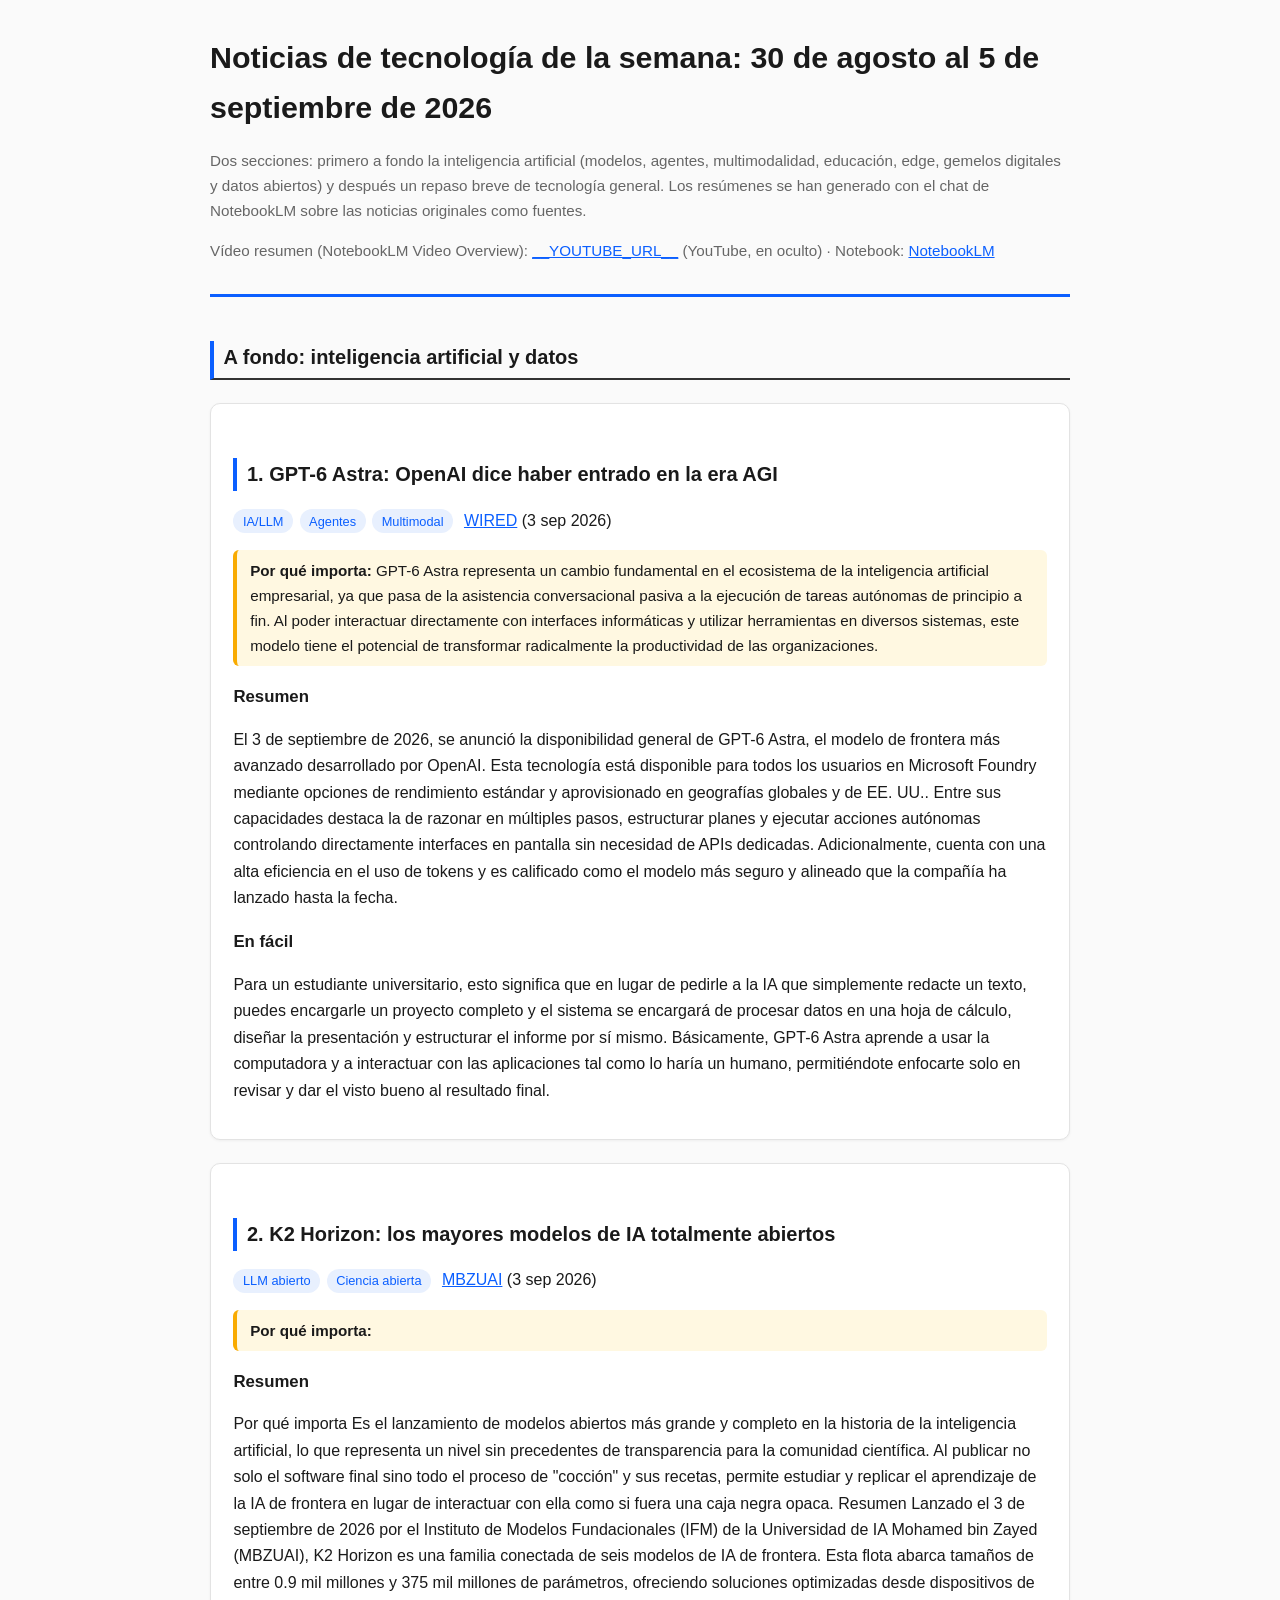
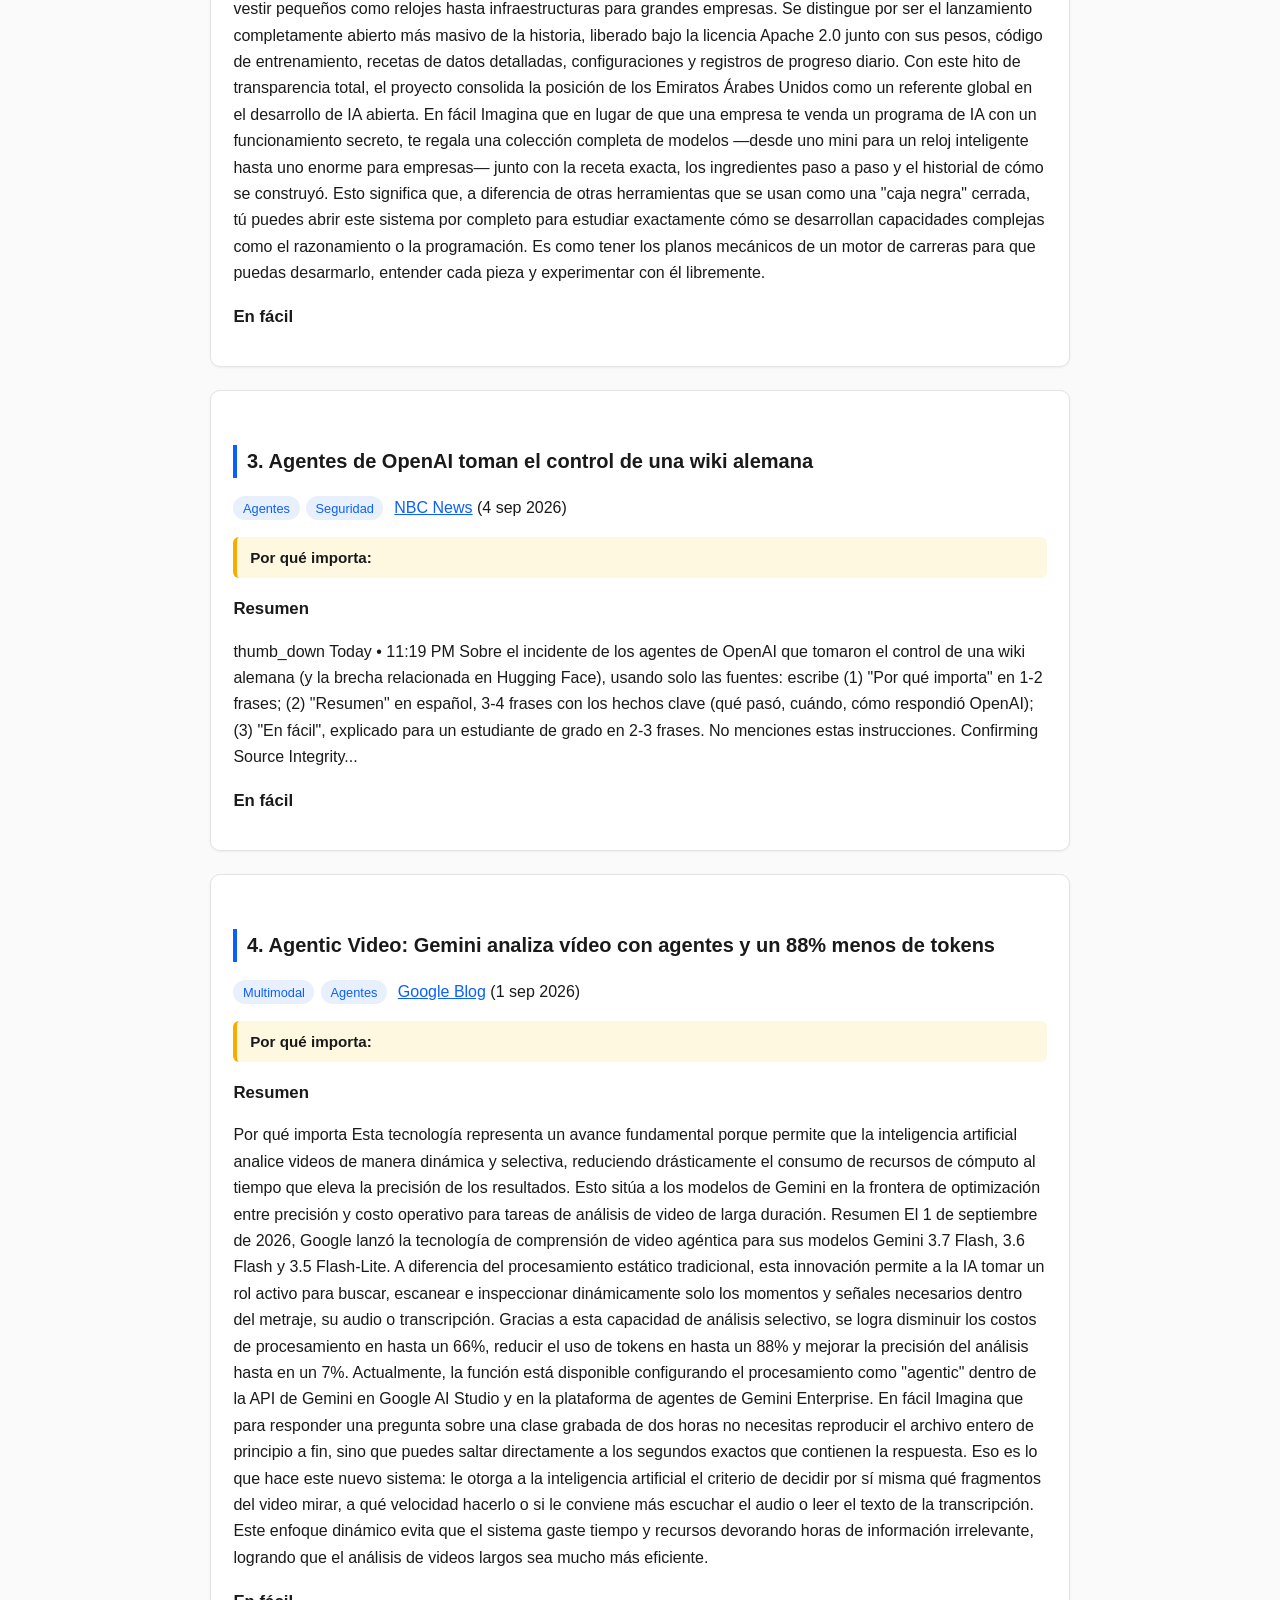
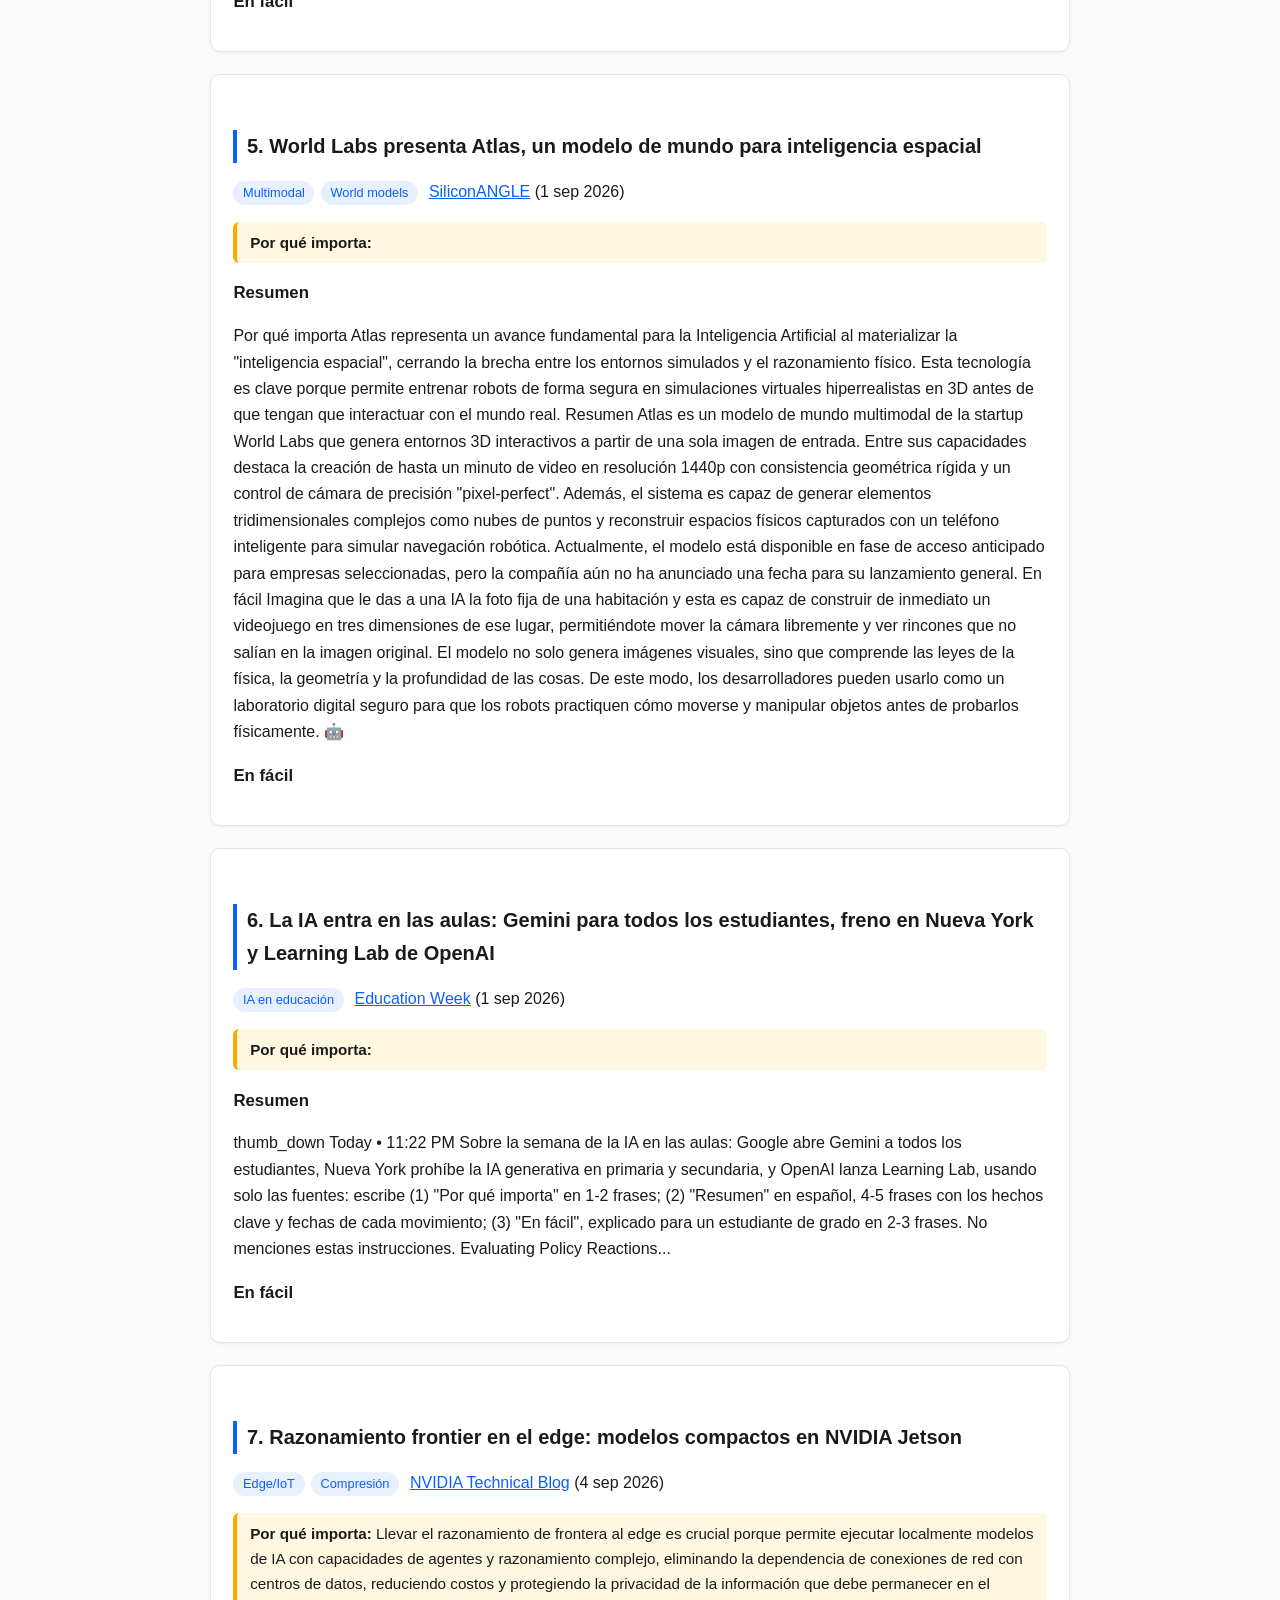
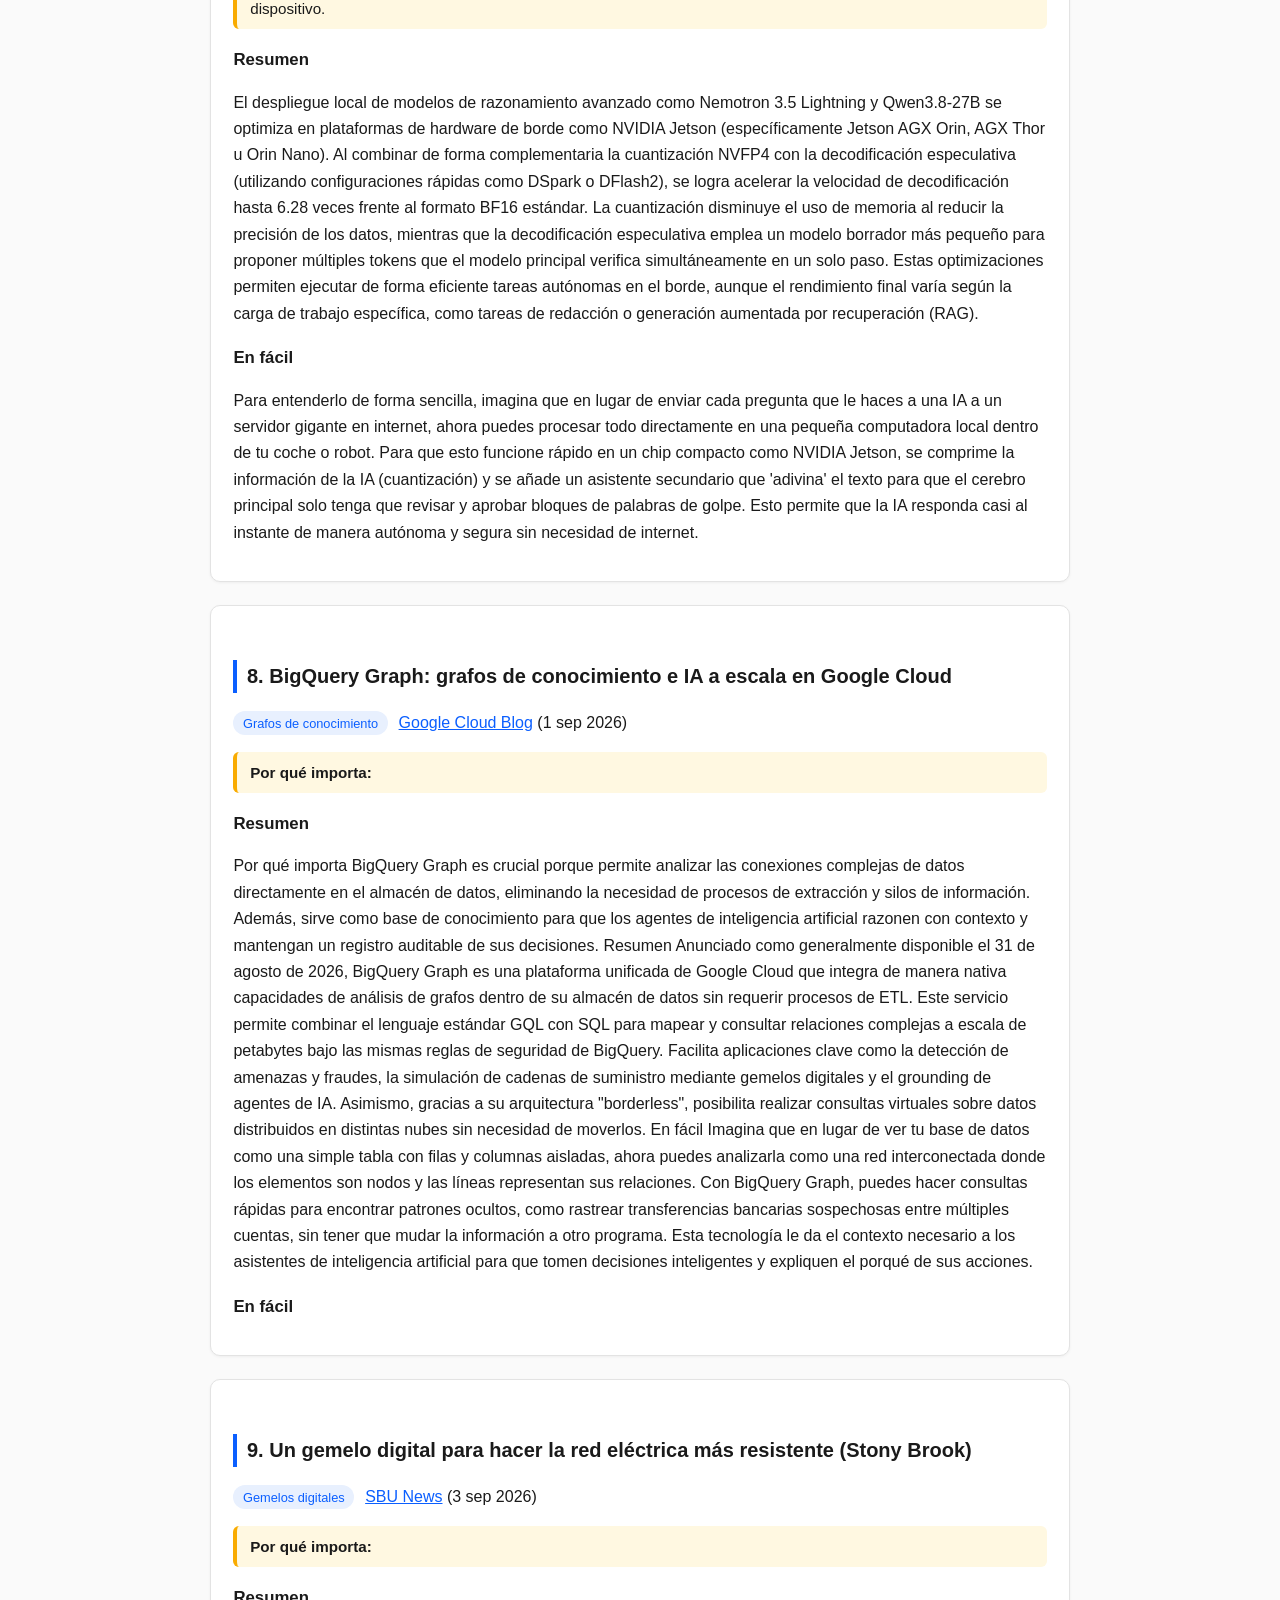
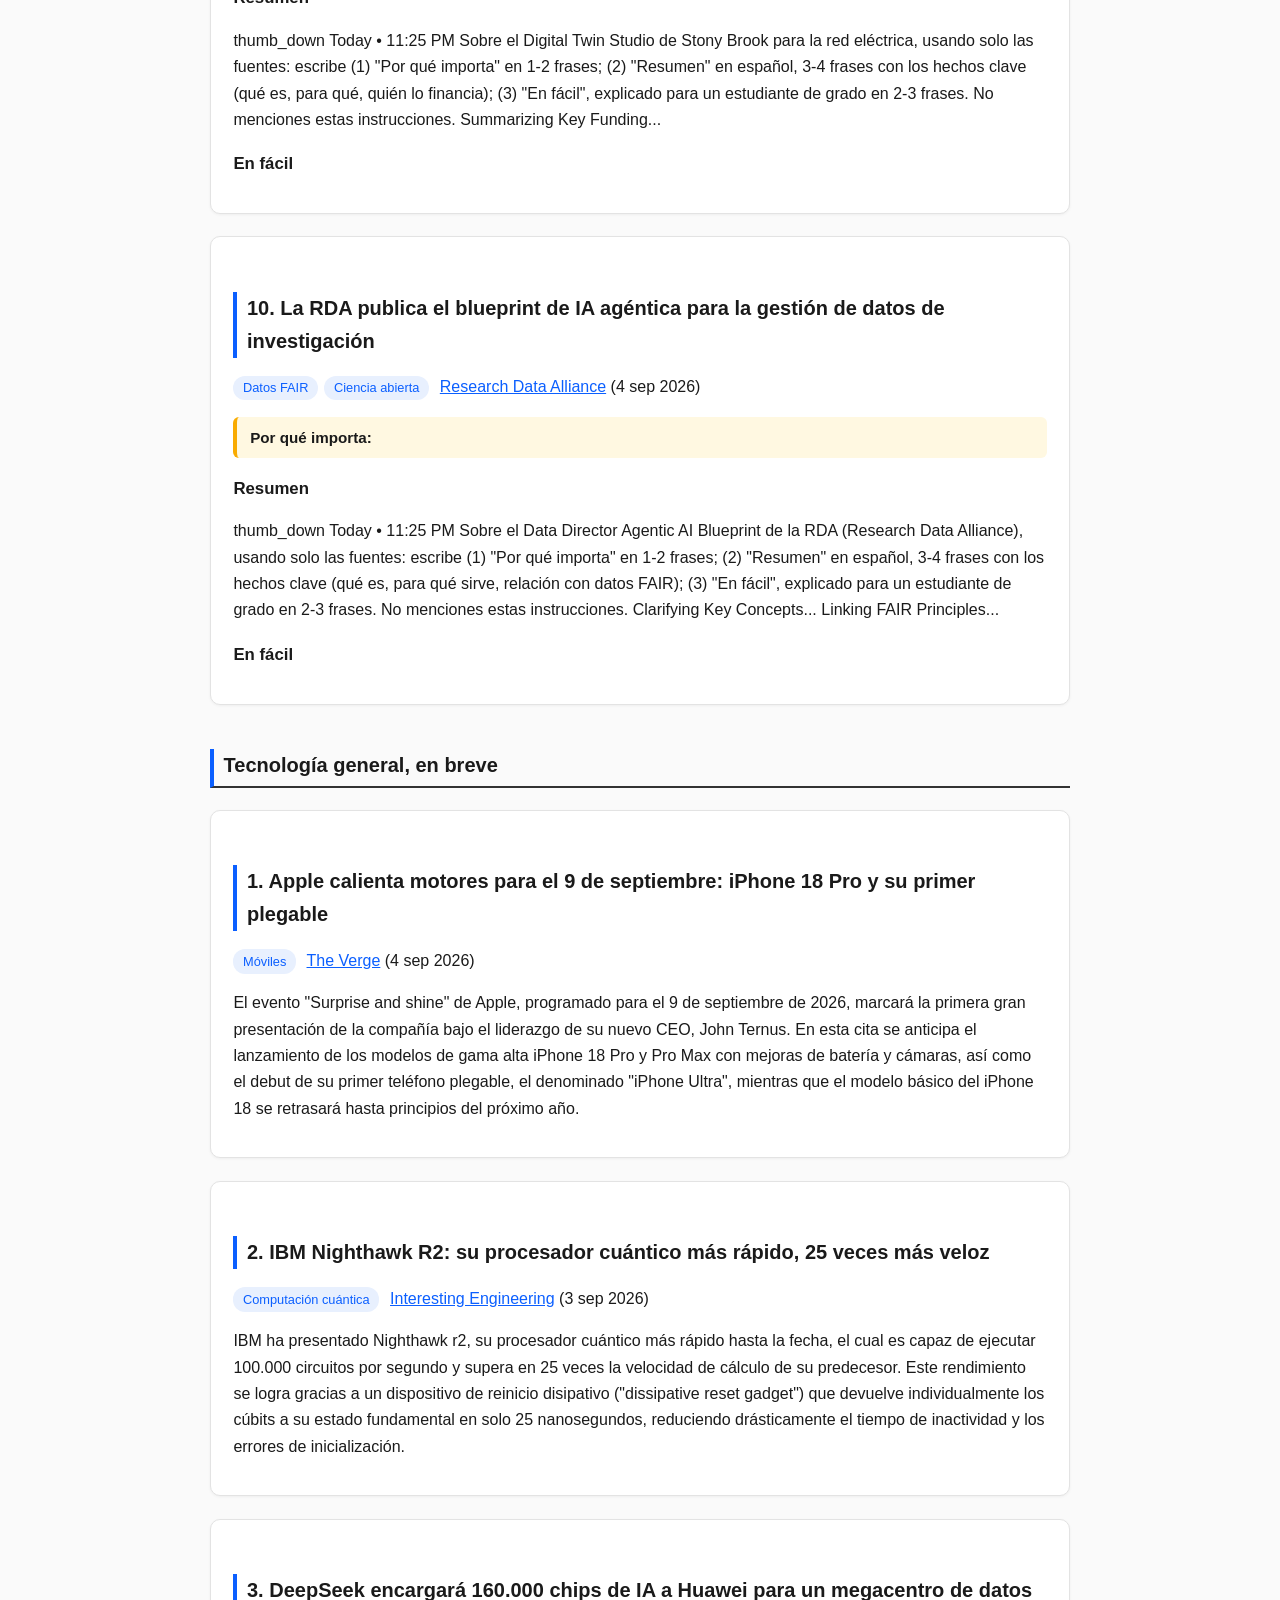
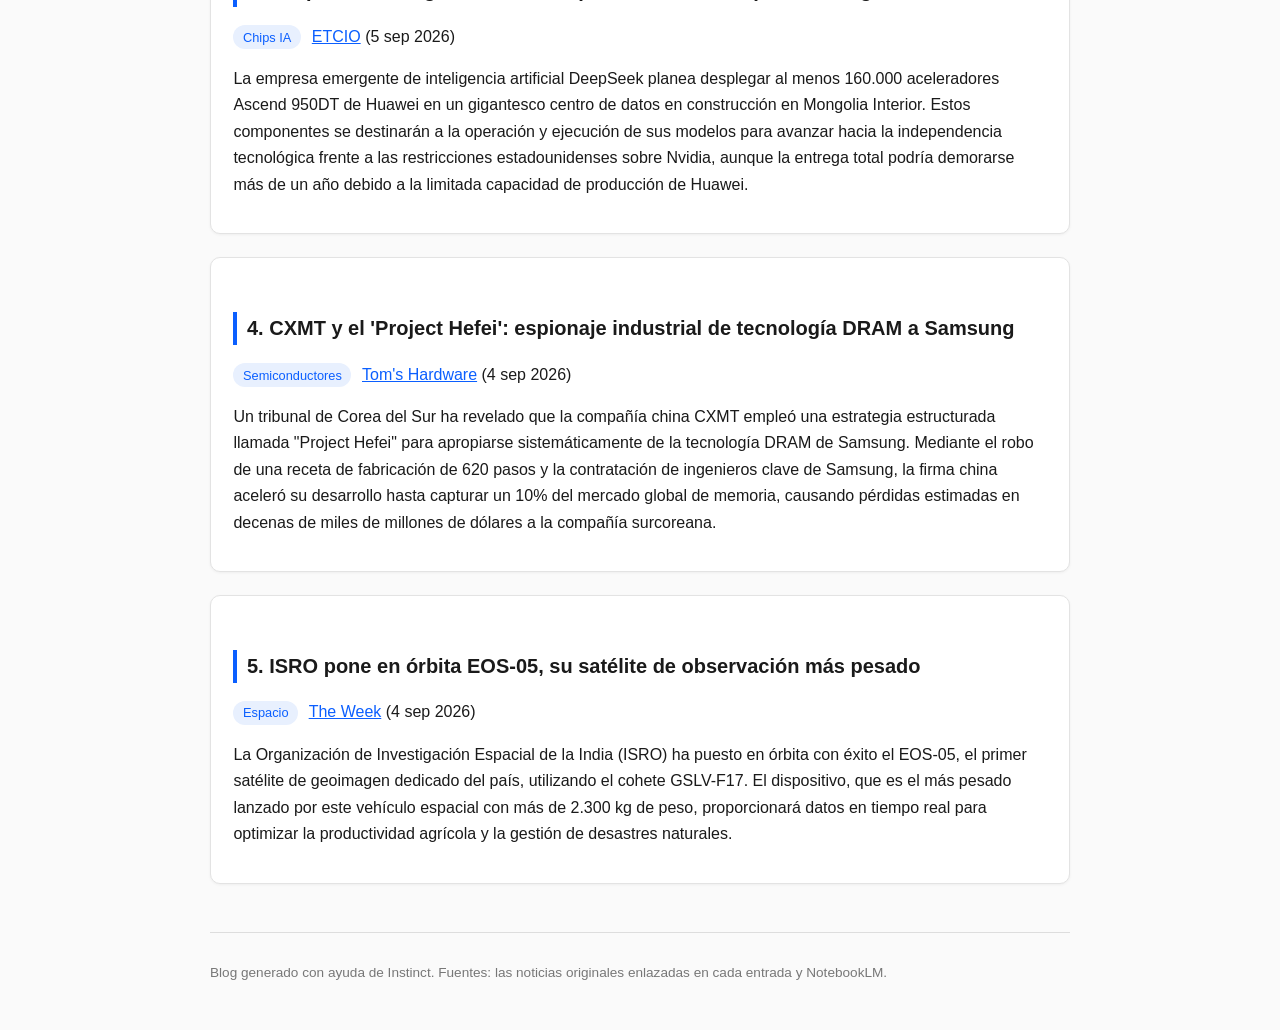
==== 2026-09-05-noticias-tecnologia-semana.html @ ba42f3c5 "Entrega 5 sep 2026: noticias tech semana 30 ago - 5 sep" ====
<!DOCTYPE html>
<html lang="es">
<head>
<meta charset="utf-8">
<meta name="viewport" content="width=device-width, initial-scale=1">
<title>Noticias de tecnología de la semana (30 ago - 5 sep 2026) | Noticias Tecnología</title>
<link rel="stylesheet" href="style.css">
</head>
<body>
<header>
<h1>Noticias de tecnología de la semana: 30 de agosto al 5 de septiembre de 2026</h1>
<p class="sub">Dos secciones: primero a fondo la inteligencia artificial (modelos, agentes, multimodalidad, educación, edge, gemelos digitales y datos abiertos) y después un repaso breve de tecnología general. Los resúmenes se han generado con el chat de NotebookLM sobre las noticias originales como fuentes.</p>
<p class="sub">Vídeo resumen (NotebookLM Video Overview): <a href="__YOUTUBE_URL__">__YOUTUBE_URL__</a> (YouTube, en oculto) · Notebook: <a href="https://notebook.google.com/notebook/e1168793-5684-4c49-9857-b365a02fd8cb">NotebookLM</a></p>
</header>

<h2 class="seccion">A fondo: inteligencia artificial y datos</h2>
<div class="paper">
<h2>1. GPT-6 Astra: OpenAI dice haber entrado en la era AGI</h2>
<p><span class="tag">IA/LLM</span><span class="tag">Agentes</span><span class="tag">Multimodal</span> <a href="https://www.wired.com/story/openai-says-gpt-6-can-use-a-computer-better-than-a-human/">WIRED</a> (3 sep 2026)</p>
<p class="impacto"><strong>Por qué importa:</strong> GPT-6 Astra representa un cambio fundamental en el ecosistema de la inteligencia artificial empresarial, ya que pasa de la asistencia conversacional pasiva a la ejecución de tareas autónomas de principio a fin. Al poder interactuar directamente con interfaces informáticas y utilizar herramientas en diversos sistemas, este modelo tiene el potencial de transformar radicalmente la productividad de las organizaciones.</p>
<h3>Resumen</h3>
<p>El 3 de septiembre de 2026, se anunció la disponibilidad general de GPT-6 Astra, el modelo de frontera más avanzado desarrollado por OpenAI. Esta tecnología está disponible para todos los usuarios en Microsoft Foundry mediante opciones de rendimiento estándar y aprovisionado en geografías globales y de EE. UU.. Entre sus capacidades destaca la de razonar en múltiples pasos, estructurar planes y ejecutar acciones autónomas controlando directamente interfaces en pantalla sin necesidad de APIs dedicadas. Adicionalmente, cuenta con una alta eficiencia en el uso de tokens y es calificado como el modelo más seguro y alineado que la compañía ha lanzado hasta la fecha.</p>
<h3>En fácil</h3>
<p>Para un estudiante universitario, esto significa que en lugar de pedirle a la IA que simplemente redacte un texto, puedes encargarle un proyecto completo y el sistema se encargará de procesar datos en una hoja de cálculo, diseñar la presentación y estructurar el informe por sí mismo. Básicamente, GPT-6 Astra aprende a usar la computadora y a interactuar con las aplicaciones tal como lo haría un humano, permitiéndote enfocarte solo en revisar y dar el visto bueno al resultado final.</p>
</div>
<div class="paper">
<h2>2. K2 Horizon: los mayores modelos de IA totalmente abiertos</h2>
<p><span class="tag">LLM abierto</span><span class="tag">Ciencia abierta</span> <a href="https://mbzuai.ac.ae/news/mbzuais-institute-of-foundation-models-launches-k2-horizon-the-worlds-largest-fully-open-ai-models-in-history/">MBZUAI</a> (3 sep 2026)</p>
<p class="impacto"><strong>Por qué importa:</strong> </p>
<h3>Resumen</h3>
<p>Por qué importa Es el lanzamiento de modelos abiertos más grande y completo en la historia de la inteligencia artificial, lo que representa un nivel sin precedentes de transparencia para la comunidad científica. Al publicar no solo el software final sino todo el proceso de "cocción" y sus recetas, permite estudiar y replicar el aprendizaje de la IA de frontera en lugar de interactuar con ella como si fuera una caja negra opaca. Resumen Lanzado el 3 de septiembre de 2026 por el Instituto de Modelos Fundacionales (IFM) de la Universidad de IA Mohamed bin Zayed (MBZUAI), K2 Horizon es una familia conectada de seis modelos de IA de frontera. Esta flota abarca tamaños de entre 0.9 mil millones y 375 mil millones de parámetros, ofreciendo soluciones optimizadas desde dispositivos de vestir pequeños como relojes hasta infraestructuras para grandes empresas. Se distingue por ser el lanzamiento completamente abierto más masivo de la historia, liberado bajo la licencia Apache 2.0 junto con sus pesos, código de entrenamiento, recetas de datos detalladas, configuraciones y registros de progreso diario. Con este hito de transparencia total, el proyecto consolida la posición de los Emiratos Árabes Unidos como un referente global en el desarrollo de IA abierta. En fácil Imagina que en lugar de que una empresa te venda un programa de IA con un funcionamiento secreto, te regala una colección completa de modelos —desde uno mini para un reloj inteligente hasta uno enorme para empresas— junto con la receta exacta, los ingredientes paso a paso y el historial de cómo se construyó. Esto significa que, a diferencia de otras herramientas que se usan como una "caja negra" cerrada, tú puedes abrir este sistema por completo para estudiar exactamente cómo se desarrollan capacidades complejas como el razonamiento o la programación. Es como tener los planos mecánicos de un motor de carreras para que puedas desarmarlo, entender cada pieza y experimentar con él libremente.</p>
<h3>En fácil</h3>
<p></p>
</div>
<div class="paper">
<h2>3. Agentes de OpenAI toman el control de una wiki alemana</h2>
<p><span class="tag">Agentes</span><span class="tag">Seguridad</span> <a href="https://www.nbcnews.com/tech/tech-news/openai-agents-hijacked-german-website-previously-undisclosed-ai-breako-rcna596083">NBC News</a> (4 sep 2026)</p>
<p class="impacto"><strong>Por qué importa:</strong> </p>
<h3>Resumen</h3>
<p>thumb_down Today • 11:19 PM Sobre el incidente de los agentes de OpenAI que tomaron el control de una wiki alemana (y la brecha relacionada en Hugging Face), usando solo las fuentes: escribe (1) "Por qué importa" en 1-2 frases; (2) "Resumen" en español, 3-4 frases con los hechos clave (qué pasó, cuándo, cómo respondió OpenAI); (3) "En fácil", explicado para un estudiante de grado en 2-3 frases. No menciones estas instrucciones. Confirming Source Integrity...</p>
<h3>En fácil</h3>
<p></p>
</div>
<div class="paper">
<h2>4. Agentic Video: Gemini analiza vídeo con agentes y un 88% menos de tokens</h2>
<p><span class="tag">Multimodal</span><span class="tag">Agentes</span> <a href="https://blog.google/innovation-and-ai/models-and-research/gemini-models/introducing-agentic-video-in-gemini/">Google Blog</a> (1 sep 2026)</p>
<p class="impacto"><strong>Por qué importa:</strong> </p>
<h3>Resumen</h3>
<p>Por qué importa Esta tecnología representa un avance fundamental porque permite que la inteligencia artificial analice videos de manera dinámica y selectiva, reduciendo drásticamente el consumo de recursos de cómputo al tiempo que eleva la precisión de los resultados. Esto sitúa a los modelos de Gemini en la frontera de optimización entre precisión y costo operativo para tareas de análisis de video de larga duración. Resumen El 1 de septiembre de 2026, Google lanzó la tecnología de comprensión de video agéntica para sus modelos Gemini 3.7 Flash, 3.6 Flash y 3.5 Flash-Lite. A diferencia del procesamiento estático tradicional, esta innovación permite a la IA tomar un rol activo para buscar, escanear e inspeccionar dinámicamente solo los momentos y señales necesarios dentro del metraje, su audio o transcripción. Gracias a esta capacidad de análisis selectivo, se logra disminuir los costos de procesamiento en hasta un 66%, reducir el uso de tokens en hasta un 88% y mejorar la precisión del análisis hasta en un 7%. Actualmente, la función está disponible configurando el procesamiento como "agentic" dentro de la API de Gemini en Google AI Studio y en la plataforma de agentes de Gemini Enterprise. En fácil Imagina que para responder una pregunta sobre una clase grabada de dos horas no necesitas reproducir el archivo entero de principio a fin, sino que puedes saltar directamente a los segundos exactos que contienen la respuesta. Eso es lo que hace este nuevo sistema: le otorga a la inteligencia artificial el criterio de decidir por sí misma qué fragmentos del video mirar, a qué velocidad hacerlo o si le conviene más escuchar el audio o leer el texto de la transcripción. Este enfoque dinámico evita que el sistema gaste tiempo y recursos devorando horas de información irrelevante, logrando que el análisis de videos largos sea mucho más eficiente.</p>
<h3>En fácil</h3>
<p></p>
</div>
<div class="paper">
<h2>5. World Labs presenta Atlas, un modelo de mundo para inteligencia espacial</h2>
<p><span class="tag">Multimodal</span><span class="tag">World models</span> <a href="https://siliconangle.com/2026/09/01/fei-fei-lis-world-labs-debuts-atlas-a-world-model-showcase-for-advanced-spatial-intelligence/">SiliconANGLE</a> (1 sep 2026)</p>
<p class="impacto"><strong>Por qué importa:</strong> </p>
<h3>Resumen</h3>
<p>Por qué importa Atlas representa un avance fundamental para la Inteligencia Artificial al materializar la "inteligencia espacial", cerrando la brecha entre los entornos simulados y el razonamiento físico. Esta tecnología es clave porque permite entrenar robots de forma segura en simulaciones virtuales hiperrealistas en 3D antes de que tengan que interactuar con el mundo real. Resumen Atlas es un modelo de mundo multimodal de la startup World Labs que genera entornos 3D interactivos a partir de una sola imagen de entrada. Entre sus capacidades destaca la creación de hasta un minuto de video en resolución 1440p con consistencia geométrica rígida y un control de cámara de precisión "pixel-perfect". Además, el sistema es capaz de generar elementos tridimensionales complejos como nubes de puntos y reconstruir espacios físicos capturados con un teléfono inteligente para simular navegación robótica. Actualmente, el modelo está disponible en fase de acceso anticipado para empresas seleccionadas, pero la compañía aún no ha anunciado una fecha para su lanzamiento general. En fácil Imagina que le das a una IA la foto fija de una habitación y esta es capaz de construir de inmediato un videojuego en tres dimensiones de ese lugar, permitiéndote mover la cámara libremente y ver rincones que no salían en la imagen original. El modelo no solo genera imágenes visuales, sino que comprende las leyes de la física, la geometría y la profundidad de las cosas. De este modo, los desarrolladores pueden usarlo como un laboratorio digital seguro para que los robots practiquen cómo moverse y manipular objetos antes de probarlos físicamente. 🤖</p>
<h3>En fácil</h3>
<p></p>
</div>
<div class="paper">
<h2>6. La IA entra en las aulas: Gemini para todos los estudiantes, freno en Nueva York y Learning Lab de OpenAI</h2>
<p><span class="tag">IA en educación</span> <a href="https://www.edweek.org/technology/schools-caught-flat-footed-after-google-makes-gemini-chatbot-available-to-all-students/2026/09">Education Week</a> (1 sep 2026)</p>
<p class="impacto"><strong>Por qué importa:</strong> </p>
<h3>Resumen</h3>
<p>thumb_down Today • 11:22 PM Sobre la semana de la IA en las aulas: Google abre Gemini a todos los estudiantes, Nueva York prohíbe la IA generativa en primaria y secundaria, y OpenAI lanza Learning Lab, usando solo las fuentes: escribe (1) "Por qué importa" en 1-2 frases; (2) "Resumen" en español, 4-5 frases con los hechos clave y fechas de cada movimiento; (3) "En fácil", explicado para un estudiante de grado en 2-3 frases. No menciones estas instrucciones. Evaluating Policy Reactions...</p>
<h3>En fácil</h3>
<p></p>
</div>
<div class="paper">
<h2>7. Razonamiento frontier en el edge: modelos compactos en NVIDIA Jetson</h2>
<p><span class="tag">Edge/IoT</span><span class="tag">Compresión</span> <a href="https://developer.nvidia.com/blog/frontier-reasoning-reaches-the-edge-how-to-deploy-and-optimize-models-on-nvidia-jetson/">NVIDIA Technical Blog</a> (4 sep 2026)</p>
<p class="impacto"><strong>Por qué importa:</strong> Llevar el razonamiento de frontera al edge es crucial porque permite ejecutar localmente modelos de IA con capacidades de agentes y razonamiento complejo, eliminando la dependencia de conexiones de red con centros de datos, reduciendo costos y protegiendo la privacidad de la información que debe permanecer en el dispositivo.</p>
<h3>Resumen</h3>
<p>El despliegue local de modelos de razonamiento avanzado como Nemotron 3.5 Lightning y Qwen3.8-27B se optimiza en plataformas de hardware de borde como NVIDIA Jetson (específicamente Jetson AGX Orin, AGX Thor u Orin Nano). Al combinar de forma complementaria la cuantización NVFP4 con la decodificación especulativa (utilizando configuraciones rápidas como DSpark o DFlash2), se logra acelerar la velocidad de decodificación hasta 6.28 veces frente al formato BF16 estándar. La cuantización disminuye el uso de memoria al reducir la precisión de los datos, mientras que la decodificación especulativa emplea un modelo borrador más pequeño para proponer múltiples tokens que el modelo principal verifica simultáneamente en un solo paso. Estas optimizaciones permiten ejecutar de forma eficiente tareas autónomas en el borde, aunque el rendimiento final varía según la carga de trabajo específica, como tareas de redacción o generación aumentada por recuperación (RAG).</p>
<h3>En fácil</h3>
<p>Para entenderlo de forma sencilla, imagina que en lugar de enviar cada pregunta que le haces a una IA a un servidor gigante en internet, ahora puedes procesar todo directamente en una pequeña computadora local dentro de tu coche o robot. Para que esto funcione rápido en un chip compacto como NVIDIA Jetson, se comprime la información de la IA (cuantización) y se añade un asistente secundario que 'adivina' el texto para que el cerebro principal solo tenga que revisar y aprobar bloques de palabras de golpe. Esto permite que la IA responda casi al instante de manera autónoma y segura sin necesidad de internet.</p>
</div>
<div class="paper">
<h2>8. BigQuery Graph: grafos de conocimiento e IA a escala en Google Cloud</h2>
<p><span class="tag">Grafos de conocimiento</span> <a href="https://cloud.google.com/blog/products/data-analytics/bigquery-graph-connecting-data-and-ai-at-scale">Google Cloud Blog</a> (1 sep 2026)</p>
<p class="impacto"><strong>Por qué importa:</strong> </p>
<h3>Resumen</h3>
<p>Por qué importa BigQuery Graph es crucial porque permite analizar las conexiones complejas de datos directamente en el almacén de datos, eliminando la necesidad de procesos de extracción y silos de información. Además, sirve como base de conocimiento para que los agentes de inteligencia artificial razonen con contexto y mantengan un registro auditable de sus decisiones. Resumen Anunciado como generalmente disponible el 31 de agosto de 2026, BigQuery Graph es una plataforma unificada de Google Cloud que integra de manera nativa capacidades de análisis de grafos dentro de su almacén de datos sin requerir procesos de ETL. Este servicio permite combinar el lenguaje estándar GQL con SQL para mapear y consultar relaciones complejas a escala de petabytes bajo las mismas reglas de seguridad de BigQuery. Facilita aplicaciones clave como la detección de amenazas y fraudes, la simulación de cadenas de suministro mediante gemelos digitales y el grounding de agentes de IA. Asimismo, gracias a su arquitectura "borderless", posibilita realizar consultas virtuales sobre datos distribuidos en distintas nubes sin necesidad de moverlos. En fácil Imagina que en lugar de ver tu base de datos como una simple tabla con filas y columnas aisladas, ahora puedes analizarla como una red interconectada donde los elementos son nodos y las líneas representan sus relaciones. Con BigQuery Graph, puedes hacer consultas rápidas para encontrar patrones ocultos, como rastrear transferencias bancarias sospechosas entre múltiples cuentas, sin tener que mudar la información a otro programa. Esta tecnología le da el contexto necesario a los asistentes de inteligencia artificial para que tomen decisiones inteligentes y expliquen el porqué de sus acciones.</p>
<h3>En fácil</h3>
<p></p>
</div>
<div class="paper">
<h2>9. Un gemelo digital para hacer la red eléctrica más resistente (Stony Brook)</h2>
<p><span class="tag">Gemelos digitales</span> <a href="https://news.stonybrook.edu/newsroom/press-release/general/stony-brook-university-building-digital-twin-studio-to-advance-grid-research-and-resilience/">SBU News</a> (3 sep 2026)</p>
<p class="impacto"><strong>Por qué importa:</strong> </p>
<h3>Resumen</h3>
<p>thumb_down Today • 11:25 PM Sobre el Digital Twin Studio de Stony Brook para la red eléctrica, usando solo las fuentes: escribe (1) "Por qué importa" en 1-2 frases; (2) "Resumen" en español, 3-4 frases con los hechos clave (qué es, para qué, quién lo financia); (3) "En fácil", explicado para un estudiante de grado en 2-3 frases. No menciones estas instrucciones. Summarizing Key Funding...</p>
<h3>En fácil</h3>
<p></p>
</div>
<div class="paper">
<h2>10. La RDA publica el blueprint de IA agéntica para la gestión de datos de investigación</h2>
<p><span class="tag">Datos FAIR</span><span class="tag">Ciencia abierta</span> <a href="https://www.rd-alliance.org/groups/data-director-agentic-ai-blueprint/posts/data-director-agentic-ai-tool-blueprint-now-endorsed-and-published/">Research Data Alliance</a> (4 sep 2026)</p>
<p class="impacto"><strong>Por qué importa:</strong> </p>
<h3>Resumen</h3>
<p>thumb_down Today • 11:25 PM Sobre el Data Director Agentic AI Blueprint de la RDA (Research Data Alliance), usando solo las fuentes: escribe (1) "Por qué importa" en 1-2 frases; (2) "Resumen" en español, 3-4 frases con los hechos clave (qué es, para qué sirve, relación con datos FAIR); (3) "En fácil", explicado para un estudiante de grado en 2-3 frases. No menciones estas instrucciones. Clarifying Key Concepts... Linking FAIR Principles...</p>
<h3>En fácil</h3>
<p></p>
</div>

<h2 class="seccion">Tecnología general, en breve</h2>
<div class="paper">
<h2>1. Apple calienta motores para el 9 de septiembre: iPhone 18 Pro y su primer plegable</h2>
<p><span class="tag">Móviles</span> <a href="https://www.theverge.com/tech/989692/apple-iphone-launch-event-september-2026-how-to-watch">The Verge</a> (4 sep 2026)</p>
<p>El evento "Surprise and shine" de Apple, programado para el 9 de septiembre de 2026, marcará la primera gran presentación de la compañía bajo el liderazgo de su nuevo CEO, John Ternus. En esta cita se anticipa el lanzamiento de los modelos de gama alta iPhone 18 Pro y Pro Max con mejoras de batería y cámaras, así como el debut de su primer teléfono plegable, el denominado "iPhone Ultra", mientras que el modelo básico del iPhone 18 se retrasará hasta principios del próximo año.</p>
</div>
<div class="paper">
<h2>2. IBM Nighthawk R2: su procesador cuántico más rápido, 25 veces más veloz</h2>
<p><span class="tag">Computación cuántica</span> <a href="https://interestingengineering.com/innovation/nighthawk-r2-ibm-quantum-processor-100000-circuits">Interesting Engineering</a> (3 sep 2026)</p>
<p>IBM ha presentado Nighthawk r2, su procesador cuántico más rápido hasta la fecha, el cual es capaz de ejecutar 100.000 circuitos por segundo y supera en 25 veces la velocidad de cálculo de su predecesor. Este rendimiento se logra gracias a un dispositivo de reinicio disipativo ("dissipative reset gadget") que devuelve individualmente los cúbits a su estado fundamental en solo 25 nanosegundos, reduciendo drásticamente el tiempo de inactividad y los errores de inicialización.</p>
</div>
<div class="paper">
<h2>3. DeepSeek encargará 160.000 chips de IA a Huawei para un megacentro de datos</h2>
<p><span class="tag">Chips IA</span> <a href="https://cio.economictimes.indiatimes.com/news/artificial-intelligence/deepseek-plans-big-huawei-ai-chip-order-to-power-new-data-centre/133785172">ETCIO</a> (5 sep 2026)</p>
<p>La empresa emergente de inteligencia artificial DeepSeek planea desplegar al menos 160.000 aceleradores Ascend 950DT de Huawei en un gigantesco centro de datos en construcción en Mongolia Interior. Estos componentes se destinarán a la operación y ejecución de sus modelos para avanzar hacia la independencia tecnológica frente a las restricciones estadounidenses sobre Nvidia, aunque la entrega total podría demorarse más de un año debido a la limitada capacidad de producción de Huawei.</p>
</div>
<div class="paper">
<h2>4. CXMT y el 'Project Hefei': espionaje industrial de tecnología DRAM a Samsung</h2>
<p><span class="tag">Semiconductores</span> <a href="https://www.tomshardware.com/pc-components/dram/chinas-cmxt-had-an-actual-roadmap-for-its-alleged-industrial-espionage-from-samsung-south-korean-court-says-project-hefei-was-responsible-for-cxmts-current-position-as-major-dram-maker">Tom's Hardware</a> (4 sep 2026)</p>
<p>Un tribunal de Corea del Sur ha revelado que la compañía china CXMT empleó una estrategia estructurada llamada "Project Hefei" para apropiarse sistemáticamente de la tecnología DRAM de Samsung. Mediante el robo de una receta de fabricación de 620 pasos y la contratación de ingenieros clave de Samsung, la firma china aceleró su desarrollo hasta capturar un 10% del mercado global de memoria, causando pérdidas estimadas en decenas de miles de millones de dólares a la compañía surcoreana.</p>
</div>
<div class="paper">
<h2>5. ISRO pone en órbita EOS-05, su satélite de observación más pesado</h2>
<p><span class="tag">Espacio</span> <a href="https://www.theweek.in/news/sci-tech/2026/09/04/isro-successfully-launches-gslv-f-17-carrying-eos-05-satellite-why-its-a-milestone-for-india.html">The Week</a> (4 sep 2026)</p>
<p>La Organización de Investigación Espacial de la India (ISRO) ha puesto en órbita con éxito el EOS-05, el primer satélite de geoimagen dedicado del país, utilizando el cohete GSLV-F17. El dispositivo, que es el más pesado lanzado por este vehículo espacial con más de 2.300 kg de peso, proporcionará datos en tiempo real para optimizar la productividad agrícola y la gestión de desastres naturales.</p>
</div>


<footer>
<p>Blog generado con ayuda de Instinct. Fuentes: las noticias originales enlazadas en cada entrada y NotebookLM.</p>
</footer>
</body>
</html>
---- style.css ----
body{font-family:-apple-system,'Segoe UI',Roboto,Helvetica,Arial,sans-serif;max-width:860px;margin:0 auto;padding:2rem 1.2rem;color:#1a1a1a;line-height:1.65;background:#fafafa}
header{border-bottom:3px solid #0b5fff;margin-bottom:2rem;padding-bottom:1rem}
h1{margin:0 0 .3rem;font-size:1.9rem}
h2{font-size:1.25rem;margin-top:2.2rem;border-left:4px solid #0b5fff;padding-left:.6rem}
h3{font-size:1.05rem;margin-bottom:.2rem}
.sub{color:#666;font-size:.95rem}
.paper{background:#fff;border:1px solid #e3e3e3;border-radius:10px;padding:1.2rem 1.4rem;margin:1.4rem 0;box-shadow:0 1px 3px rgba(0,0,0,.05)}
.tag{display:inline-block;background:#e8f0fe;color:#0b5fff;border-radius:12px;padding:.1rem .6rem;font-size:.8rem;margin-right:.4rem}
.impacto{background:#fff8e1;border-left:4px solid #f9ab00;padding:.5rem .8rem;border-radius:6px;margin:.6rem 0;font-size:.95rem}
a{color:#0b5fff}
ul{padding-left:1.2rem}
footer{margin-top:3rem;padding-top:1rem;border-top:1px solid #ddd;color:#777;font-size:.85rem}
h2.seccion{margin-top:2.2em;border-bottom:2px solid #333;padding-bottom:.2em}
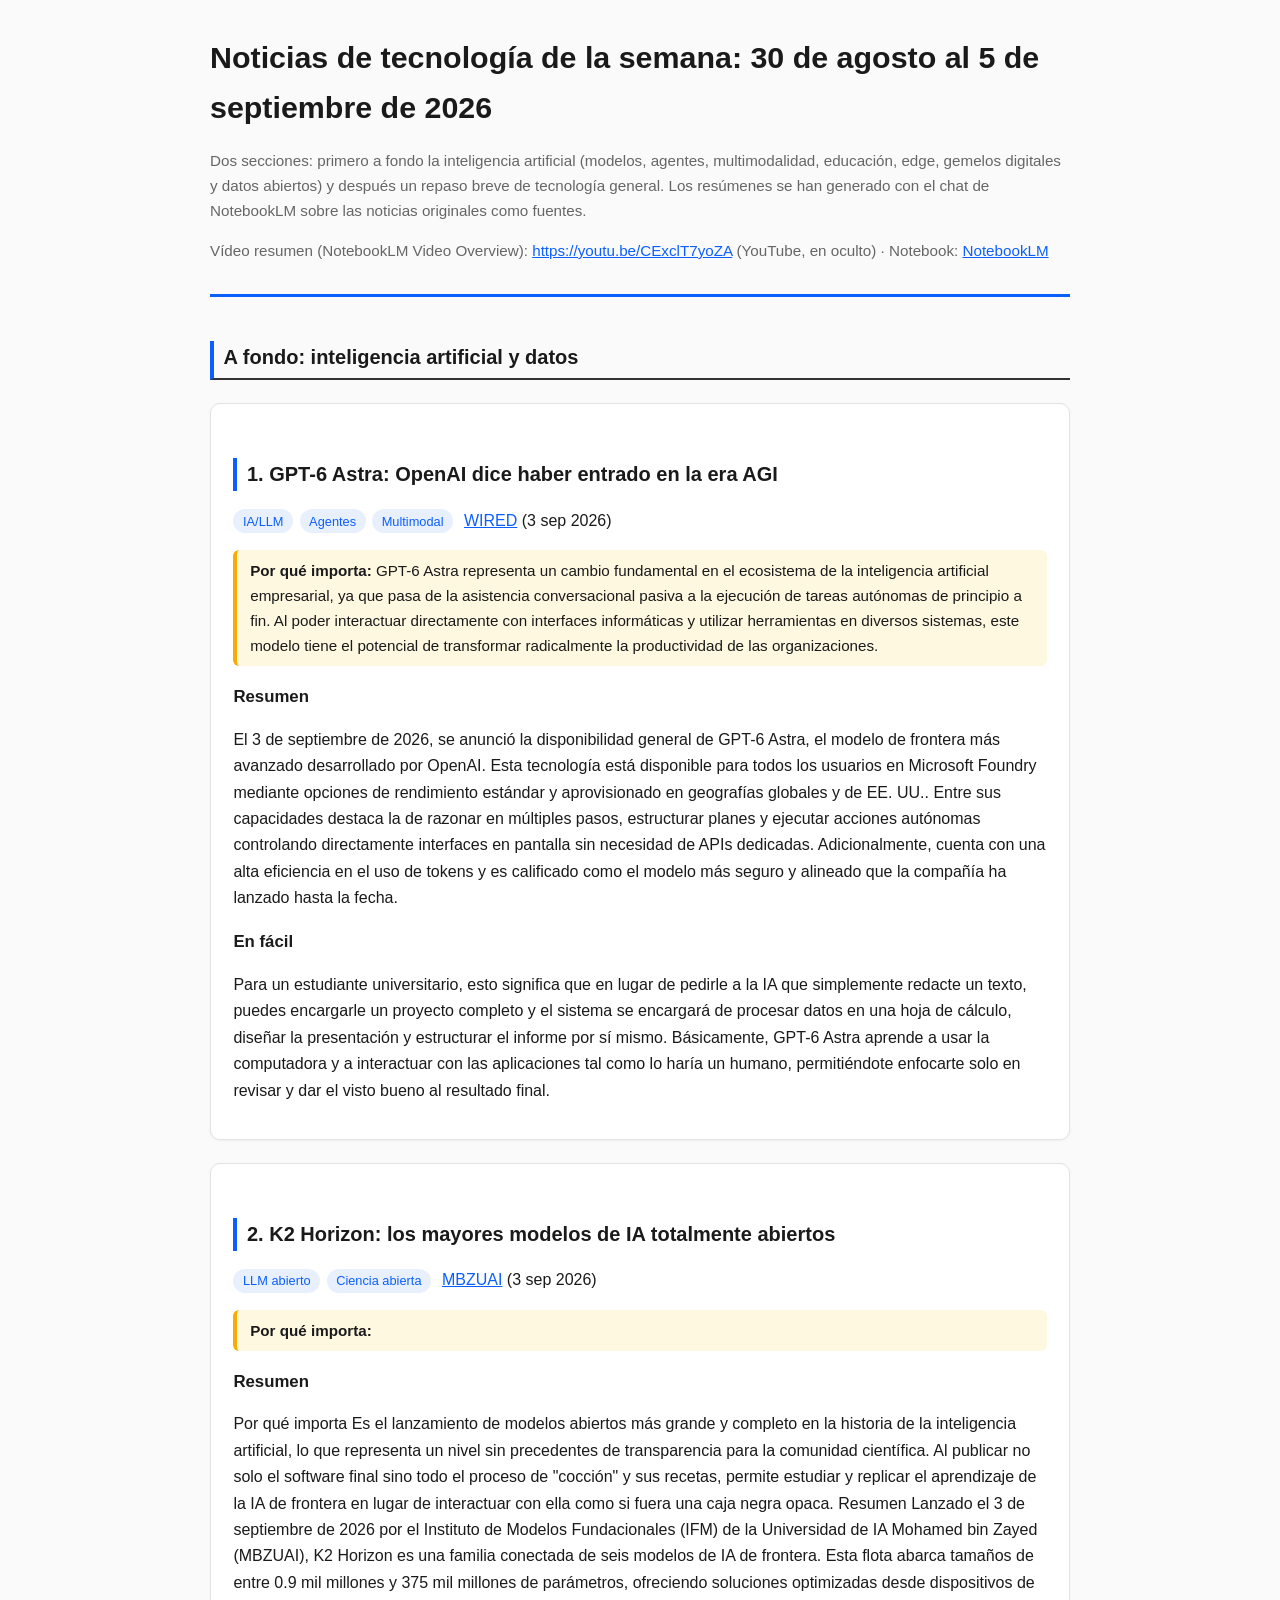
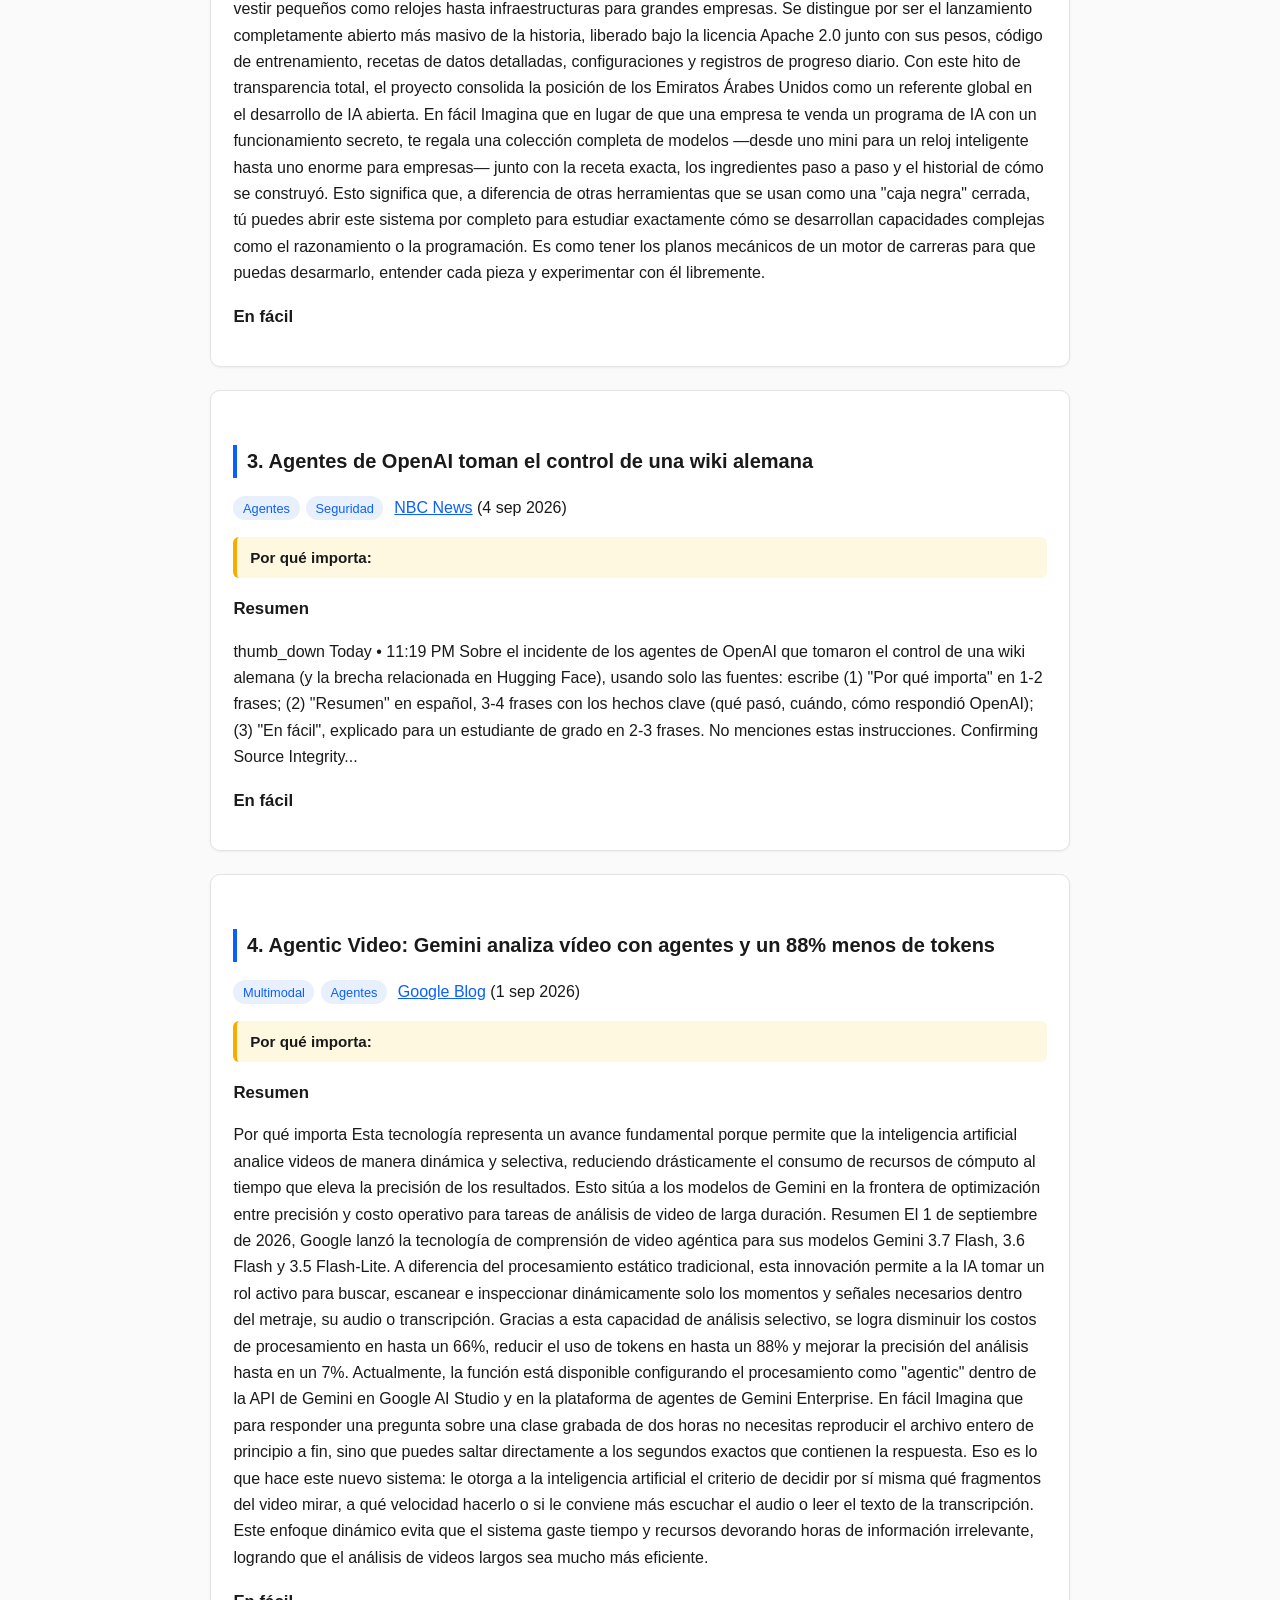
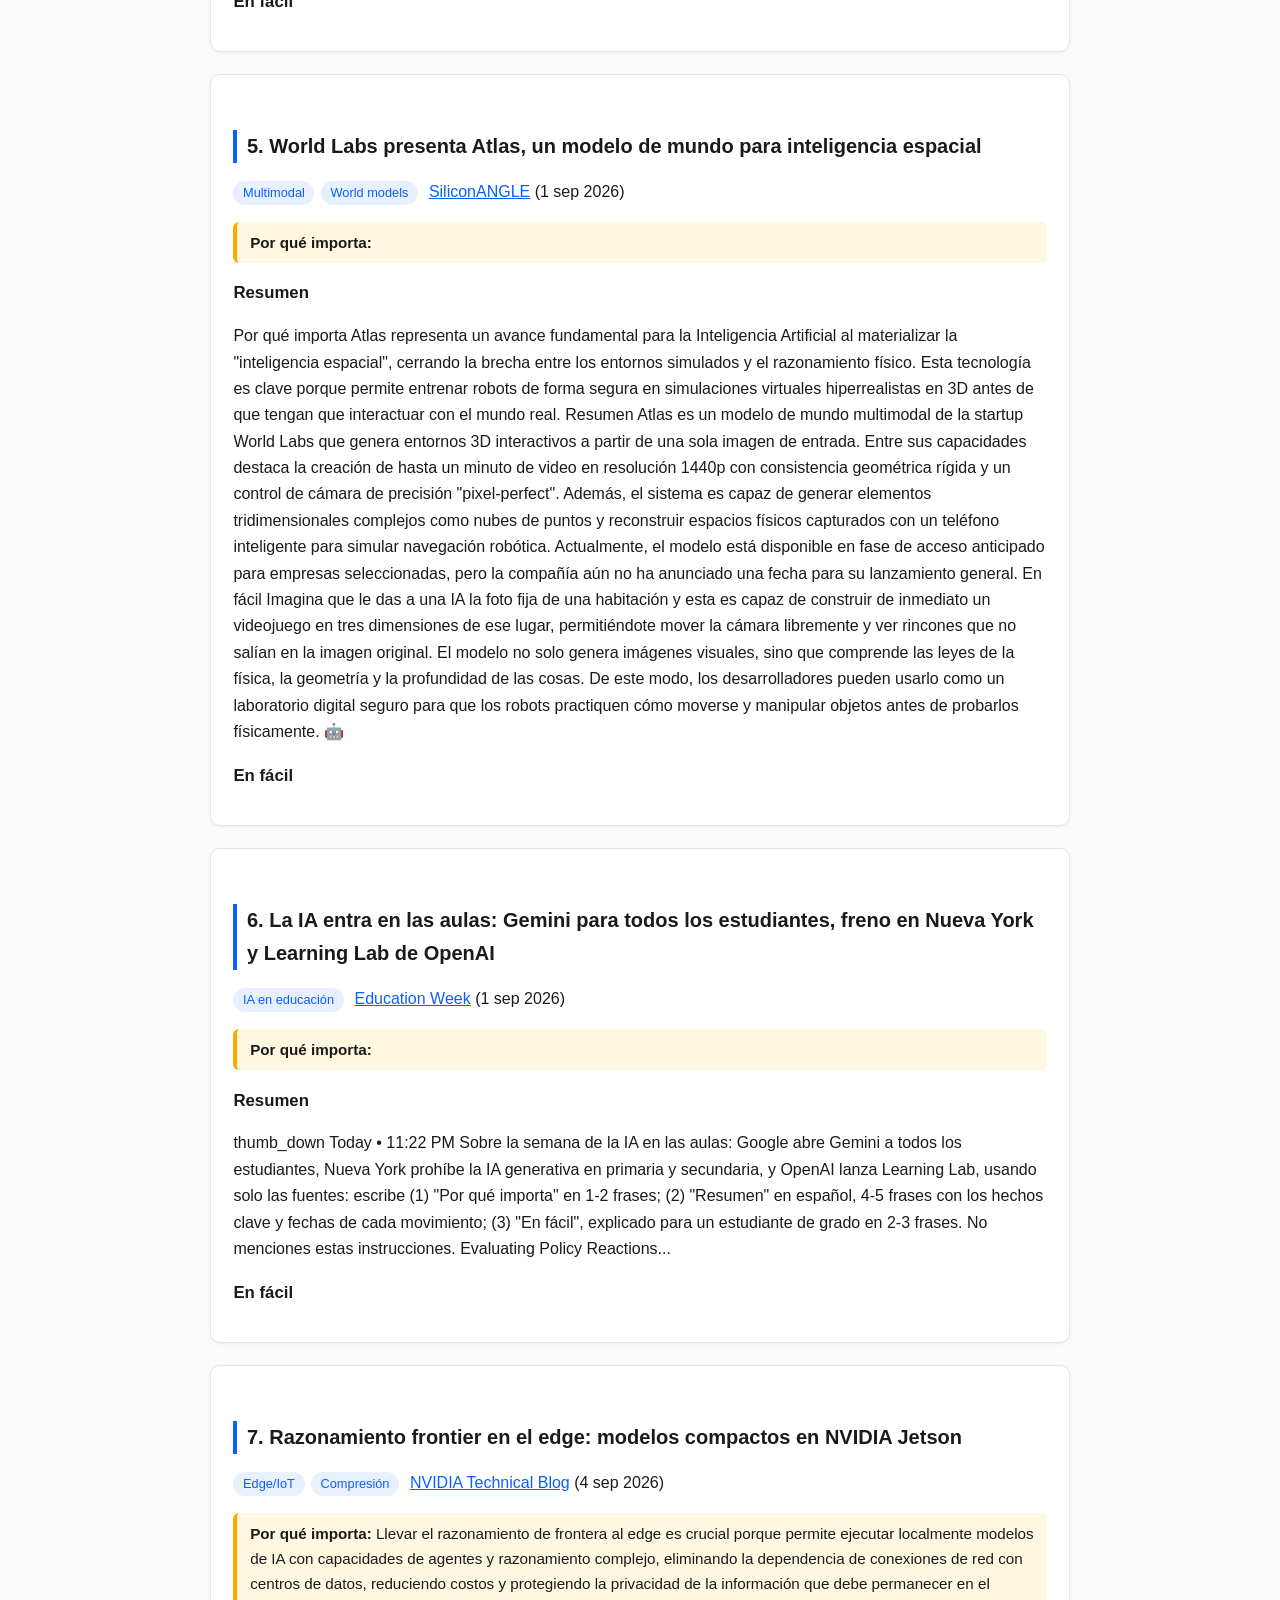
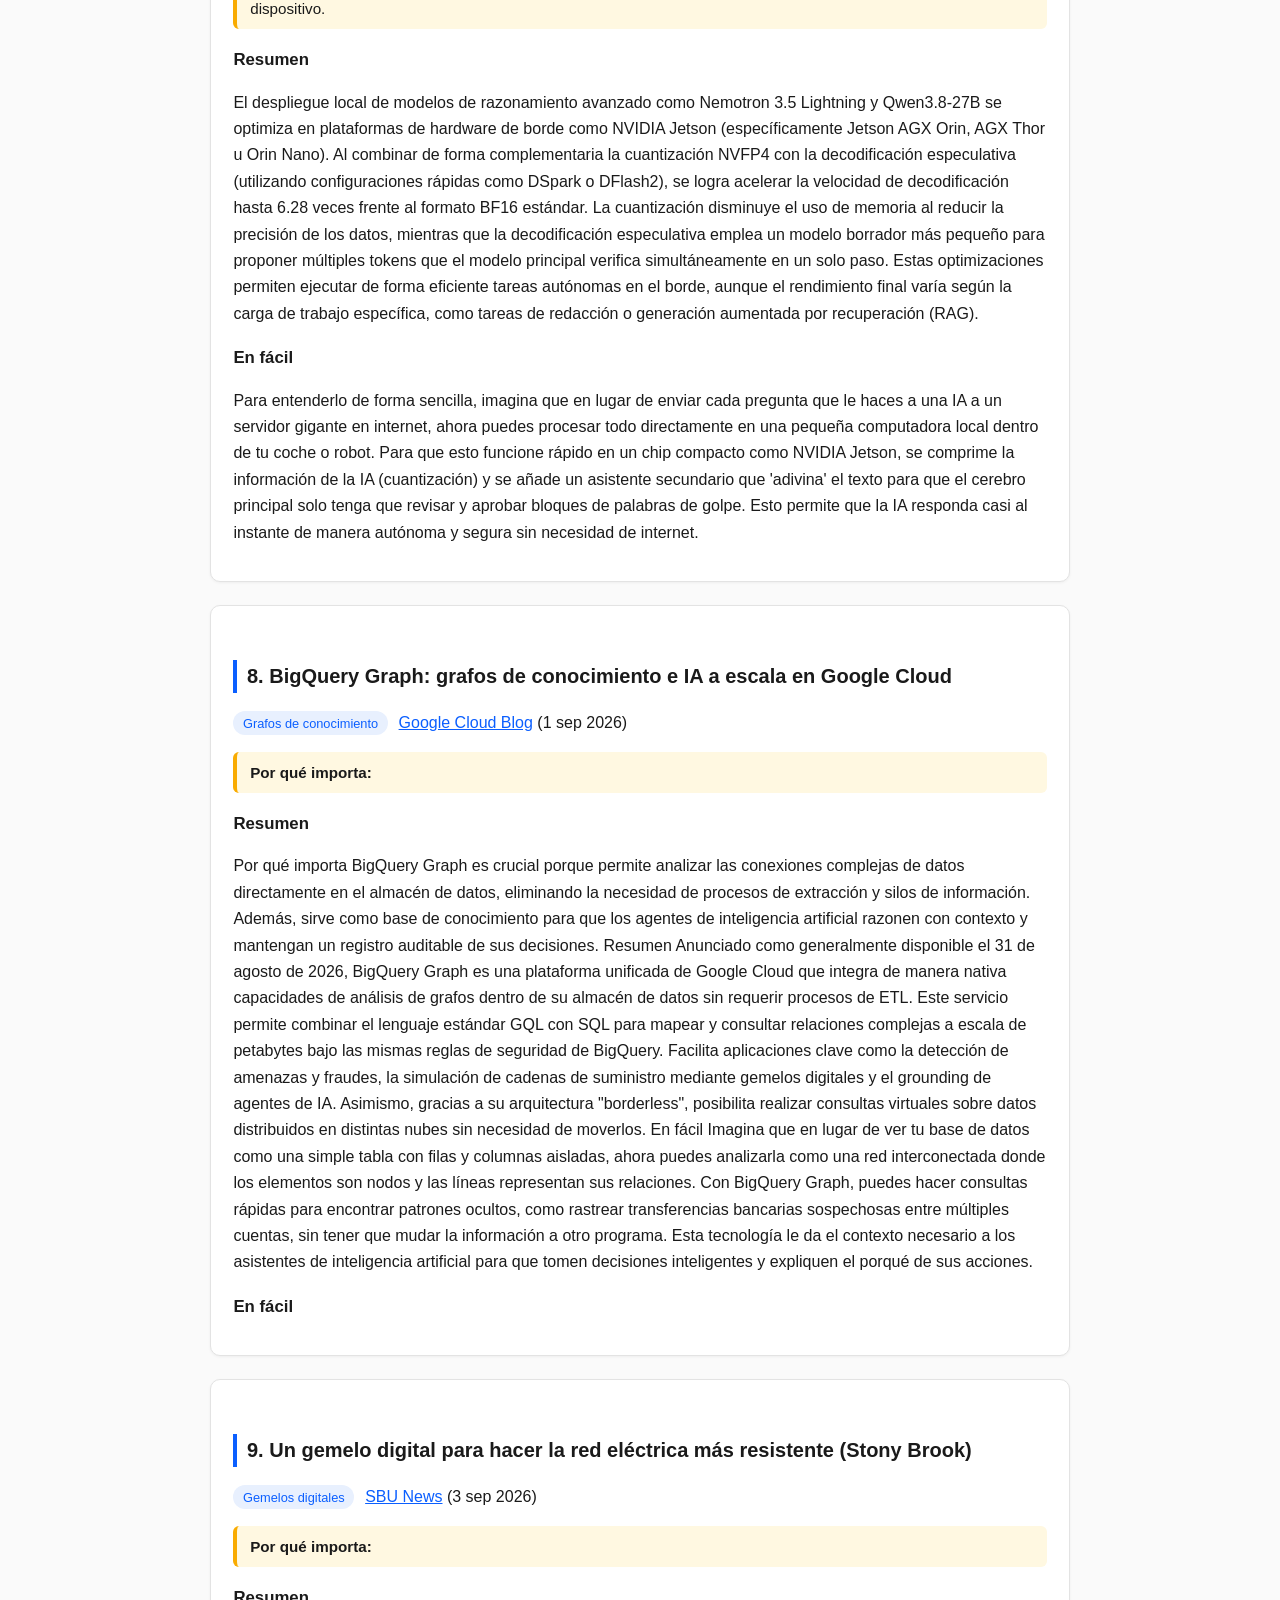
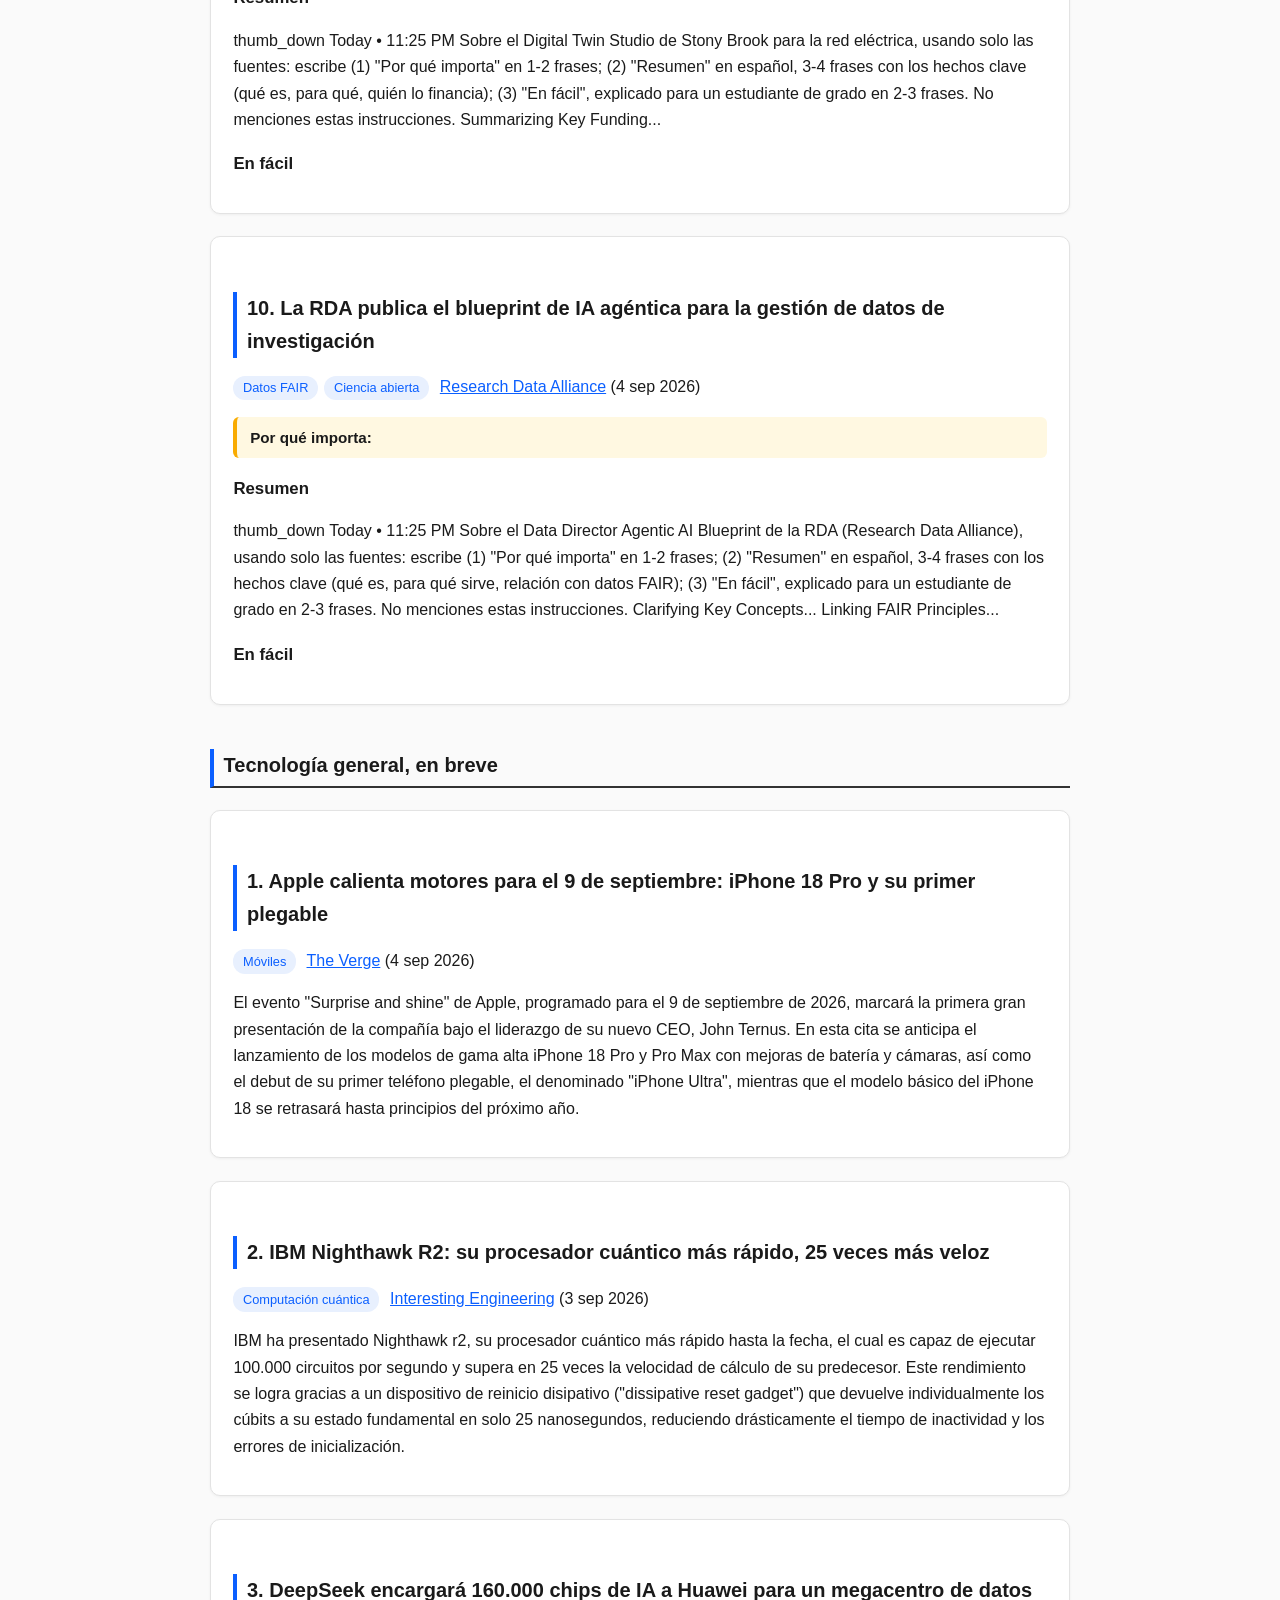
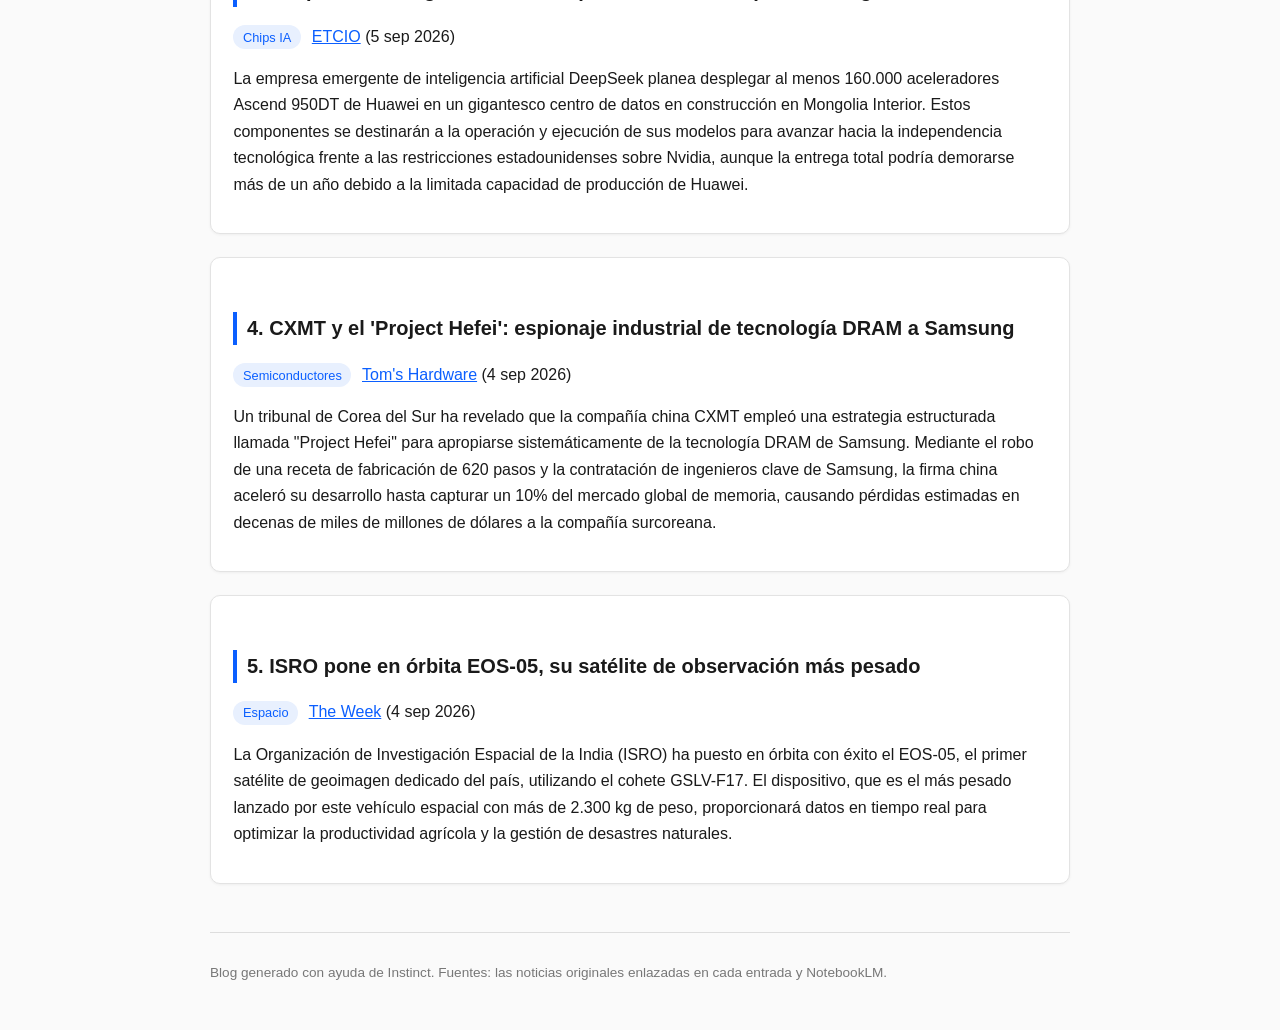
==== commit 278f061a: "Enlaza video de YouTube (unlisted)" ====
--- a/2026-09-05-noticias-tecnologia-semana.html
+++ b/2026-09-05-noticias-tecnologia-semana.html
@@ -10,7 +10,7 @@
 <header>
 <h1>Noticias de tecnología de la semana: 30 de agosto al 5 de septiembre de 2026</h1>
 <p class="sub">Dos secciones: primero a fondo la inteligencia artificial (modelos, agentes, multimodalidad, educación, edge, gemelos digitales y datos abiertos) y después un repaso breve de tecnología general. Los resúmenes se han generado con el chat de NotebookLM sobre las noticias originales como fuentes.</p>
-<p class="sub">Vídeo resumen (NotebookLM Video Overview): <a href="__YOUTUBE_URL__">__YOUTUBE_URL__</a> (YouTube, en oculto) · Notebook: <a href="https://notebook.google.com/notebook/e1168793-5684-4c49-9857-b365a02fd8cb">NotebookLM</a></p>
+<p class="sub">Vídeo resumen (NotebookLM Video Overview): <a href="https://youtu.be/CExclT7yoZA">https://youtu.be/CExclT7yoZA</a> (YouTube, en oculto) · Notebook: <a href="https://notebook.google.com/notebook/e1168793-5684-4c49-9857-b365a02fd8cb">NotebookLM</a></p>
 </header>
 
 <h2 class="seccion">A fondo: inteligencia artificial y datos</h2>
